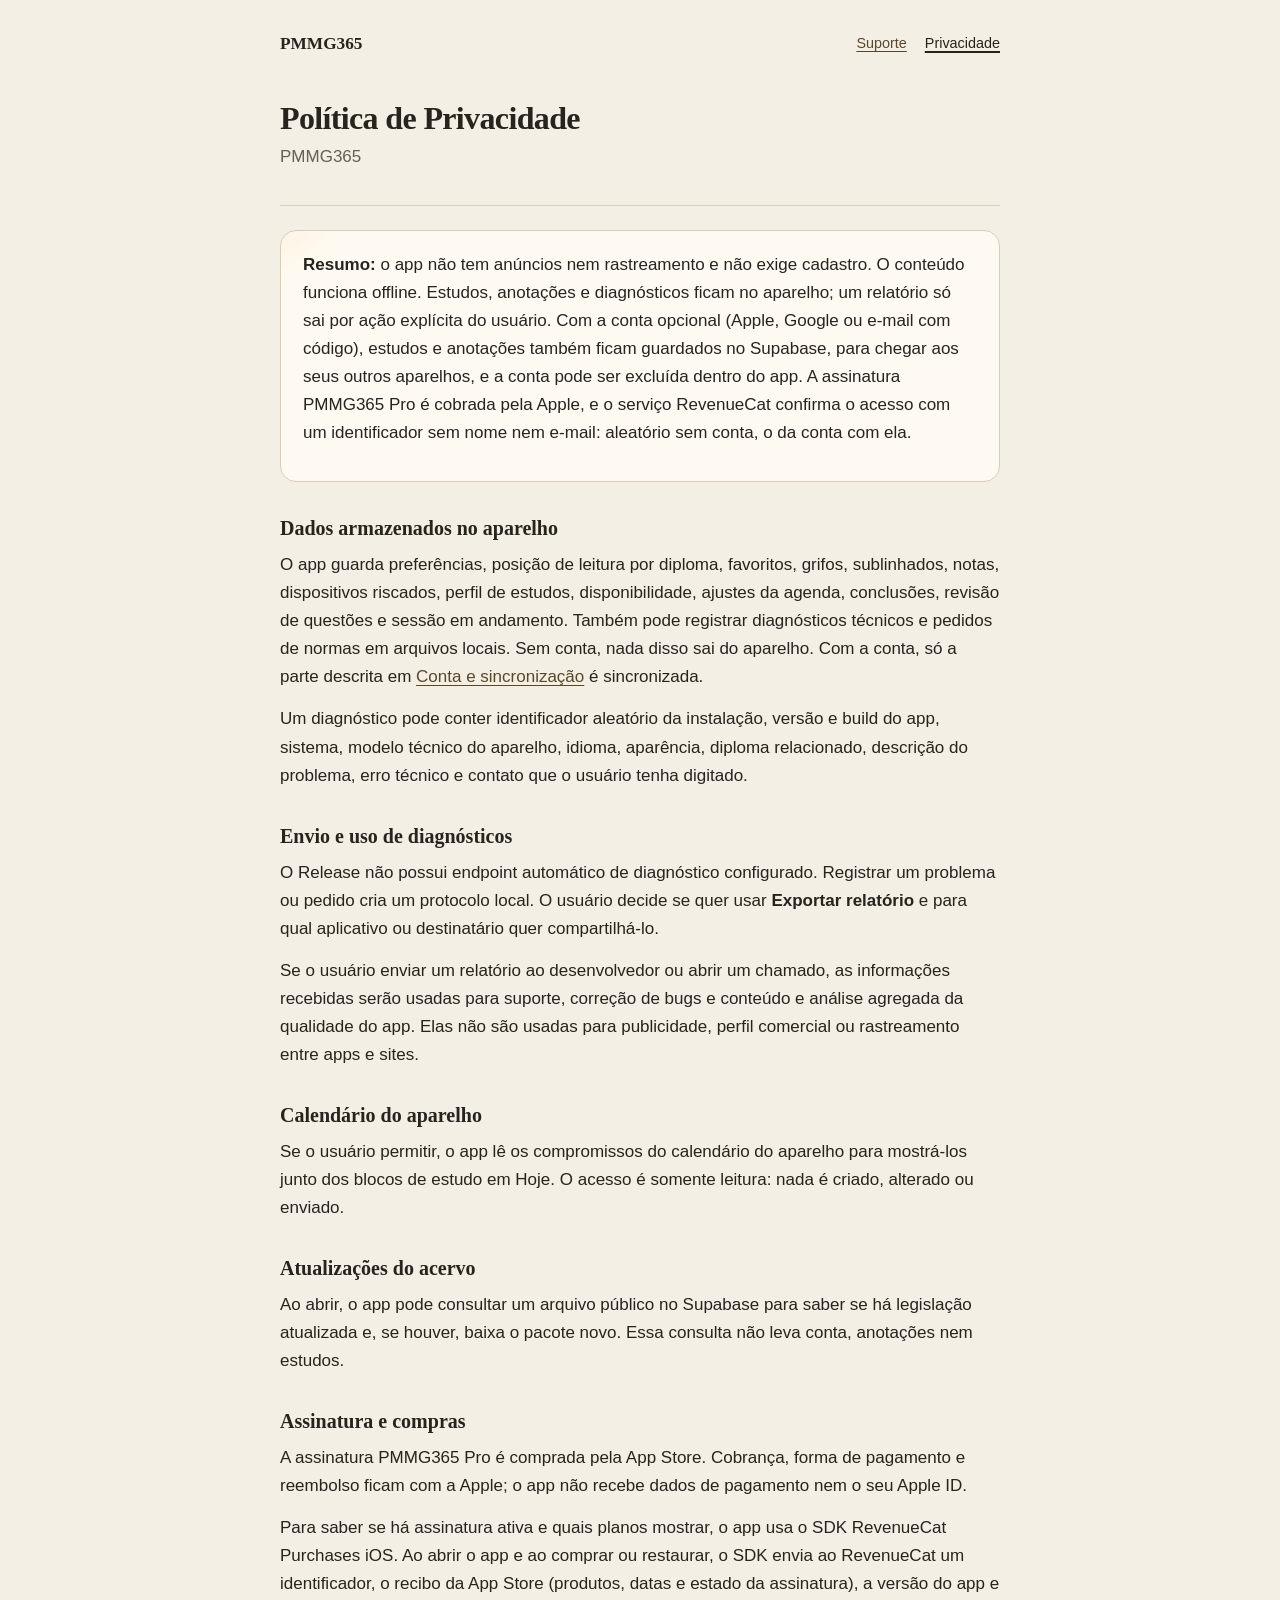
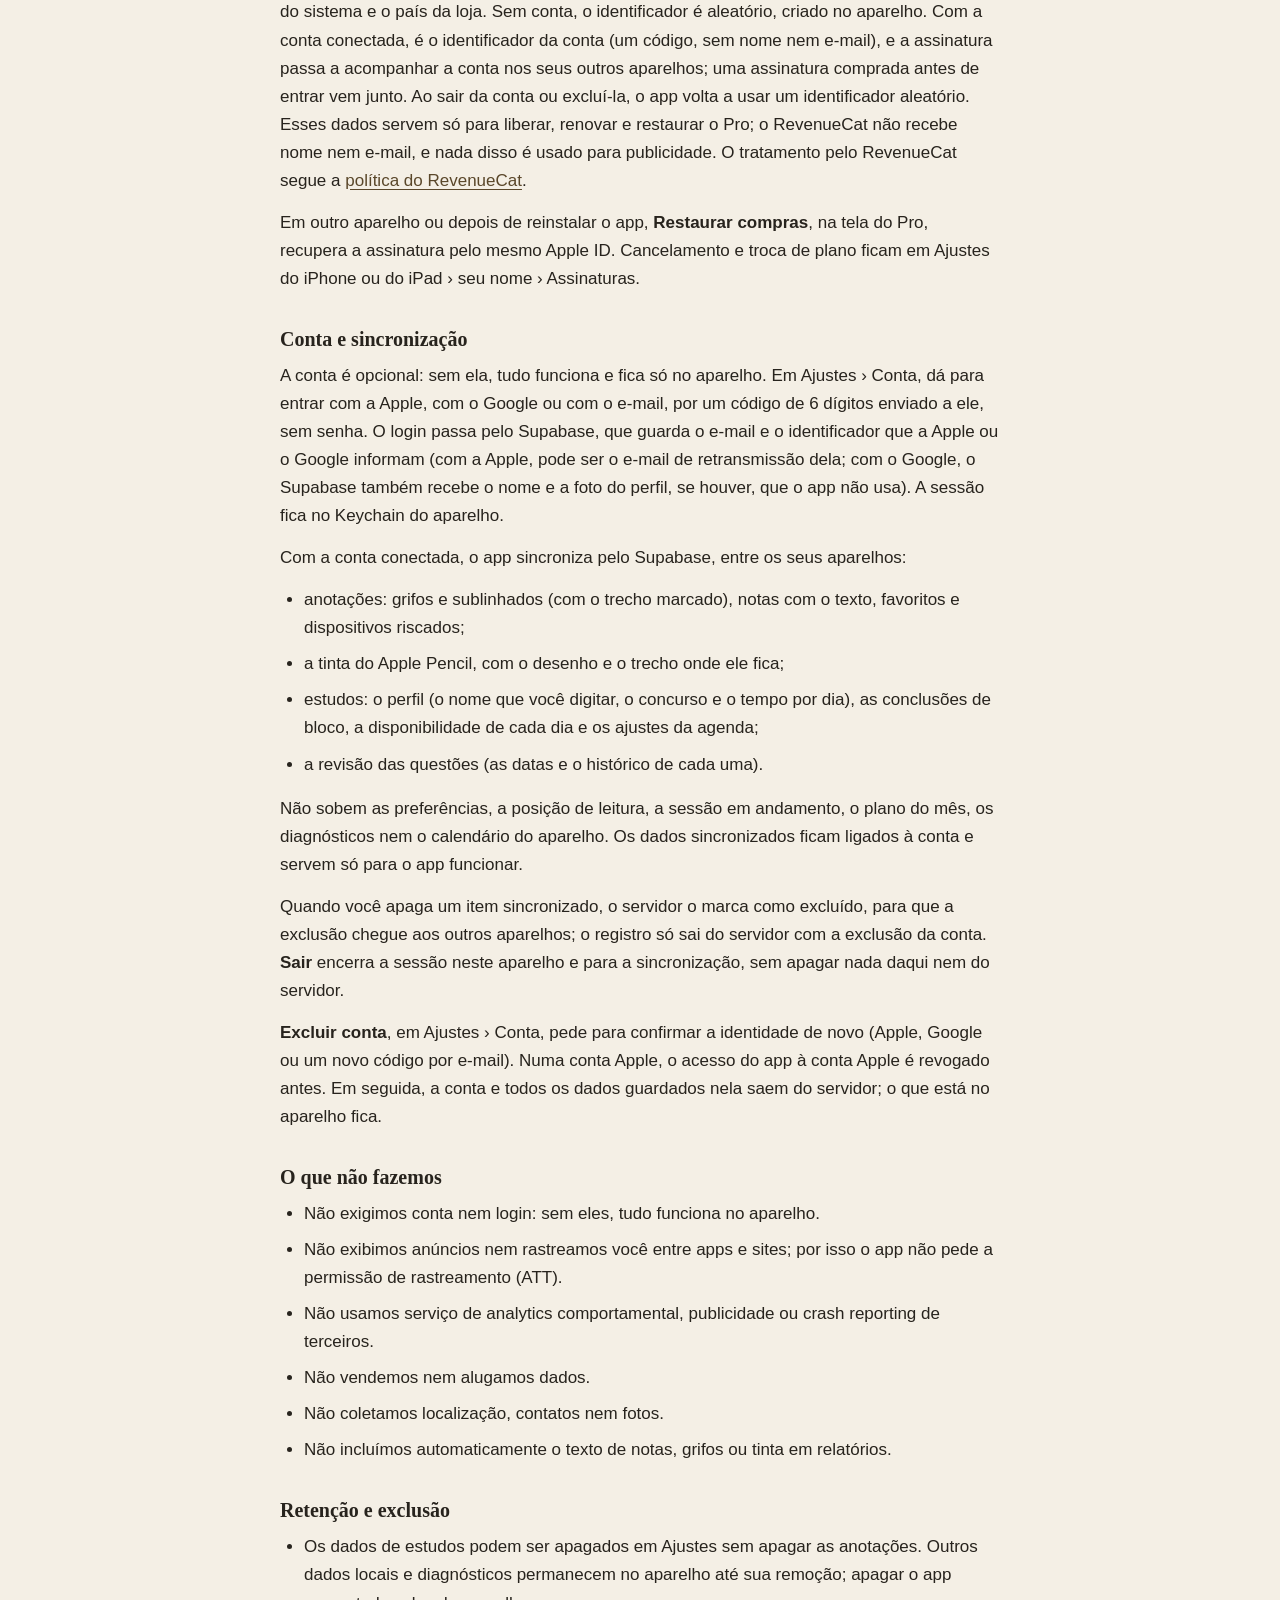
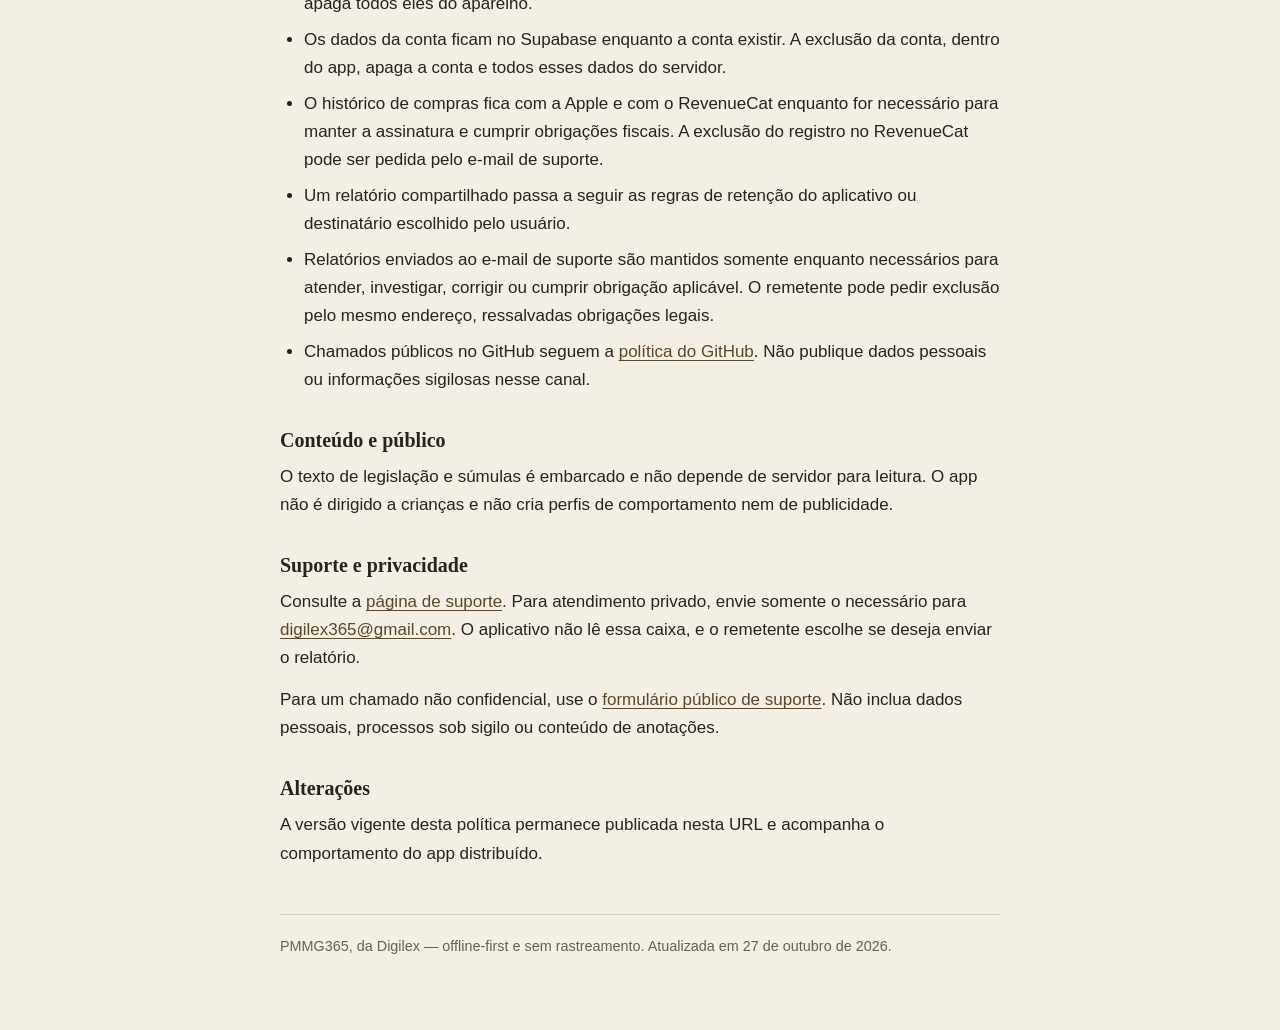
==== politica-privacidade.html @ 2e7dc89c "Publica páginas de suporte e privacidade" ====
<!DOCTYPE html>
<html lang="pt-BR">
<head>
  <meta charset="utf-8">
  <meta name="viewport" content="width=device-width, initial-scale=1">
  <title>Política de Privacidade — PMMG365</title>
  <link rel="stylesheet" href="styles.css">
</head>
<body>
<main class="documento">
  <nav aria-label="Navegação principal">
    <a class="marca" href="./">PMMG365</a>
    <div>
      <a href="suporte.html">Suporte</a>
      <a href="politica-privacidade.html" aria-current="page">Privacidade</a>
    </div>
  </nav>
  <header>
    <h1>Política de Privacidade</h1>
    <p class="app">PMMG365</p>
  </header>

  <div class="resumo">
    <p><strong>Resumo:</strong> o app não tem anúncios nem rastreamento e não exige cadastro. O conteúdo funciona offline. Estudos, anotações e diagnósticos ficam no aparelho; um relatório só sai por ação explícita do usuário. Com a conta opcional (Apple, Google ou e-mail com código), estudos e anotações também ficam guardados no Supabase, para chegar aos seus outros aparelhos, e a conta pode ser excluída dentro do app. A assinatura PMMG365 Pro é cobrada pela Apple, e o serviço RevenueCat confirma o acesso com um identificador sem nome nem e-mail: aleatório sem conta, o da conta com ela.</p>
  </div>

  <h2>Dados armazenados no aparelho</h2>
  <p>O app guarda preferências, posição de leitura por diploma, favoritos, grifos, sublinhados, notas, dispositivos
  riscados, perfil de estudos, disponibilidade, ajustes da agenda, conclusões, revisão de questões
  e sessão em andamento. Também pode registrar diagnósticos técnicos e pedidos de normas em
  arquivos locais. Sem conta, nada disso sai do aparelho. Com a conta, só a parte descrita
  em <a href="#conta">Conta e sincronização</a> é sincronizada.</p>
  <p>Um diagnóstico pode conter identificador aleatório da instalação, versão e build do
  app, sistema, modelo técnico do aparelho, idioma, aparência, diploma
  relacionado, descrição do problema, erro técnico e contato que o usuário tenha digitado.</p>

  <h2>Envio e uso de diagnósticos</h2>
  <p>O Release não possui endpoint automático de diagnóstico configurado. Registrar um
  problema ou pedido cria um protocolo local. O usuário decide se quer usar
  <strong>Exportar relatório</strong> e para qual aplicativo ou destinatário quer
  compartilhá-lo.</p>
  <p>Se o usuário enviar um relatório ao desenvolvedor ou abrir um chamado, as informações
  recebidas serão usadas para suporte, correção de bugs e conteúdo e análise agregada da
  qualidade do app. Elas não são usadas para publicidade, perfil comercial ou rastreamento
  entre apps e sites.</p>

  <h2>Calendário do aparelho</h2>
  <p>Se o usuário permitir, o app lê os compromissos do calendário do aparelho para
  mostrá-los junto dos blocos de estudo em Hoje. O acesso é somente leitura: nada é criado,
  alterado ou enviado.</p>

  <h2>Atualizações do acervo</h2>
  <p>Ao abrir, o app pode consultar um arquivo público no Supabase para saber se há legislação
  atualizada e, se houver, baixa o pacote novo. Essa consulta não leva conta, anotações nem
  estudos.</p>

  <h2>Assinatura e compras</h2>
  <p>A assinatura PMMG365 Pro é comprada pela App Store. Cobrança, forma de pagamento e
  reembolso ficam com a Apple; o app não recebe dados de pagamento nem o seu Apple ID.</p>
  <p>Para saber se há assinatura ativa e quais planos mostrar, o app usa o SDK
  RevenueCat Purchases iOS. Ao abrir o app e ao comprar ou restaurar, o SDK envia ao RevenueCat um
  identificador, o recibo da App Store (produtos, datas e estado da assinatura), a versão do
  app e do sistema e o país da loja. Sem conta, o identificador é aleatório, criado no
  aparelho. Com a conta conectada, é o identificador da conta (um código, sem nome nem
  e-mail), e a assinatura passa a acompanhar a conta nos seus outros aparelhos; uma
  assinatura comprada antes de entrar vem junto. Ao sair da conta ou excluí-la, o app volta
  a usar um identificador aleatório. Esses dados servem só para liberar, renovar e restaurar
  o Pro; o RevenueCat não recebe nome nem e-mail, e nada disso é usado para publicidade. O
  tratamento pelo RevenueCat segue a
  <a href="https://www.revenuecat.com/privacy" target="_blank" rel="noopener">política do RevenueCat</a>.</p>
  <p>Em outro aparelho ou depois de reinstalar o app, <strong>Restaurar compras</strong>,
  na tela do Pro, recupera a assinatura pelo mesmo Apple ID. Cancelamento e troca de plano
  ficam em Ajustes do iPhone ou do iPad › seu nome › Assinaturas.</p>

  <h2 id="conta">Conta e sincronização</h2>
  <p>A conta é opcional: sem ela, tudo funciona e fica só no aparelho. Em Ajustes › Conta,
  dá para entrar com a Apple, com o Google ou com o e-mail, por um código de 6 dígitos
  enviado a ele, sem senha. O login passa pelo Supabase, que guarda o e-mail e o
  identificador que a Apple ou o Google informam (com a Apple, pode ser o e-mail de
  retransmissão dela; com o Google, o Supabase também recebe o nome e a foto do perfil, se
  houver, que o app não usa). A sessão fica no Keychain do aparelho.</p>
  <p>Com a conta conectada, o app sincroniza pelo Supabase, entre os seus aparelhos:</p>
  <ul>
    <li>anotações: grifos e sublinhados (com o trecho marcado), notas com o texto,
    favoritos e dispositivos riscados;</li>
    <li>a tinta do Apple Pencil, com o desenho e o trecho onde ele fica;</li>
    <li>estudos: o perfil (o nome que você digitar, o concurso e o tempo por dia), as
    conclusões de bloco, a disponibilidade de cada dia e os ajustes da agenda;</li>
    <li>a revisão das questões (as datas e o histórico de cada uma).</li>
  </ul>
  <p>Não sobem as preferências, a posição de leitura, a sessão em andamento, o plano do mês,
  os diagnósticos nem o calendário do aparelho. Os dados sincronizados ficam ligados à conta
  e servem só para o app funcionar.</p>
  <p>Quando você apaga um item sincronizado, o servidor o marca como excluído, para que a
  exclusão chegue aos outros aparelhos; o registro só sai do servidor com a exclusão da
  conta. <strong>Sair</strong> encerra a sessão neste aparelho e para a sincronização, sem
  apagar nada daqui nem do servidor.</p>
  <p><strong>Excluir conta</strong>, em Ajustes › Conta, pede para confirmar a identidade
  de novo (Apple, Google ou um novo código por e-mail). Numa conta Apple, o acesso do app à
  conta Apple é revogado antes. Em seguida, a conta e todos os dados guardados nela saem do
  servidor; o que está no aparelho fica.</p>

  <h2>O que não fazemos</h2>
  <ul>
    <li>Não exigimos conta nem login: sem eles, tudo funciona no aparelho.</li>
    <li>Não exibimos anúncios nem rastreamos você entre apps e sites; por isso o app não
    pede a permissão de rastreamento (ATT).</li>
    <li>Não usamos serviço de analytics comportamental, publicidade ou crash reporting de
    terceiros.</li>
    <li>Não vendemos nem alugamos dados.</li>
    <li>Não coletamos localização, contatos nem fotos.</li>
    <li>Não incluímos automaticamente o texto de notas, grifos ou tinta em relatórios.</li>
  </ul>

  <h2>Retenção e exclusão</h2>
  <ul>
    <li>Os dados de estudos podem ser apagados em Ajustes sem apagar as anotações. Outros
    dados locais e diagnósticos permanecem no aparelho até sua remoção; apagar o app apaga
    todos eles do aparelho.</li>
    <li>Os dados da conta ficam no Supabase enquanto a conta existir. A exclusão da conta,
    dentro do app, apaga a conta e todos esses dados do servidor.</li>
    <li>O histórico de compras fica com a Apple e com o RevenueCat enquanto for necessário
    para manter a assinatura e cumprir obrigações fiscais. A exclusão do registro no
    RevenueCat pode ser pedida pelo e-mail de suporte.</li>
    <li>Um relatório compartilhado passa a seguir as regras de retenção do aplicativo ou
    destinatário escolhido pelo usuário.</li>
    <li>Relatórios enviados ao e-mail de suporte são mantidos somente enquanto necessários
    para atender, investigar, corrigir ou cumprir obrigação aplicável. O remetente pode
    pedir exclusão pelo mesmo endereço, ressalvadas obrigações legais.</li>
    <li>Chamados públicos no GitHub seguem a
    <a href="https://docs.github.com/pt/site-policy/privacy-policies/github-general-privacy-statement" target="_blank" rel="noopener">política do GitHub</a>.
    Não publique dados pessoais ou informações sigilosas nesse canal.</li>
  </ul>

  <h2>Conteúdo e público</h2>
  <p>O texto de legislação e súmulas é embarcado e não depende de servidor para leitura.
  O app não é dirigido a crianças e não cria perfis de comportamento nem de publicidade.</p>

  <h2>Suporte e privacidade</h2>
  <p>Consulte a <a href="suporte.html">página de suporte</a>. Para atendimento privado,
  envie somente o necessário para
  <a href="mailto:digilex365@gmail.com">digilex365@gmail.com</a>.
  O aplicativo não lê essa caixa, e o remetente escolhe se deseja enviar o relatório.</p>
  <p>Para um chamado não confidencial, use o
  <a href="https://github.com/spirla/pmmg365-site/issues/new" target="_blank" rel="noopener">formulário público de suporte</a>.
  Não inclua dados pessoais, processos sob sigilo ou conteúdo de anotações.</p>

  <h2>Alterações</h2>
  <p>A versão vigente desta política permanece publicada nesta URL e acompanha o
  comportamento do app distribuído.</p>

  <footer>PMMG365, da Digilex — offline-first e sem rastreamento. Atualizada em
  27 de outubro de 2026.</footer>
</main>
</body>
</html>
---- styles.css ----
:root {
  color-scheme: light dark;
  --texto:#27231d;
  --suave:#665f54;
  --fundo:#f4efe5;
  --superficie:#fffaf1;
  --linha:#d8cdbb;
  --link:#5a472a;
  --brilho:#f3d39b;
}

@media (prefers-color-scheme: dark) {
  :root {
    --texto:#eee8dc;
    --suave:#b8afa1;
    --fundo:#1d1c1a;
    --superficie:#262420;
    --linha:#49443b;
    --link:#dbc69f;
    --brilho:#7a6644;
  }
}

* { box-sizing:border-box; }
html { -webkit-text-size-adjust:100%; }
body {
  margin:0;
  background:var(--fundo);
  color:var(--texto);
  font:17px/1.65 -apple-system,BlinkMacSystemFont,"Segoe UI",sans-serif;
}
a { color:var(--link); text-underline-offset:3px; }
main { width:min(100% - 40px,960px); margin:0 auto; padding:32px 0 72px; }
main.documento { width:min(100% - 40px,720px); }
nav { display:flex; align-items:center; justify-content:space-between; gap:20px; }
.marca {
  color:var(--texto);
  font:600 1.08rem/1.2 ui-serif,Georgia,serif;
  text-decoration:none;
}
nav div { display:flex; gap:18px; font-size:.9rem; color:var(--suave); }
nav a[aria-current="page"] { color:var(--texto); text-decoration-thickness:2px; }
header { margin-top:44px; border-bottom:1px solid var(--linha); padding-bottom:20px; }
h1 { margin:0 0 6px; font:600 2rem/1.16 ui-serif,Georgia,serif; letter-spacing:-.02em; }
h2 { margin:34px 0 10px; font:600 1.25rem/1.25 ui-serif,Georgia,serif; }
p { margin:0 0 14px; }
ul, ol { margin:0 0 16px; padding-left:24px; }
li { margin-bottom:8px; }
.app, footer { color:var(--suave); }
.resumo {
  position:relative;
  overflow:hidden;
  margin:24px 0;
  padding:20px 22px;
  border:1px solid var(--linha);
  border-radius:16px;
  background:var(--superficie);
}
.resumo::before {
  content:"";
  position:absolute;
  width:180px;
  height:180px;
  left:-110px;
  top:-125px;
  border-radius:50%;
  background:radial-gradient(circle,var(--brilho),transparent 70%);
  opacity:.28;
  pointer-events:none;
}
.resumo p { position:relative; }
footer { margin-top:46px; padding-top:20px; border-top:1px solid var(--linha); font-size:.9rem; }

@media (max-width:680px) {
  nav { align-items:flex-start; }
  nav div { flex-direction:column; gap:6px; text-align:right; }
}
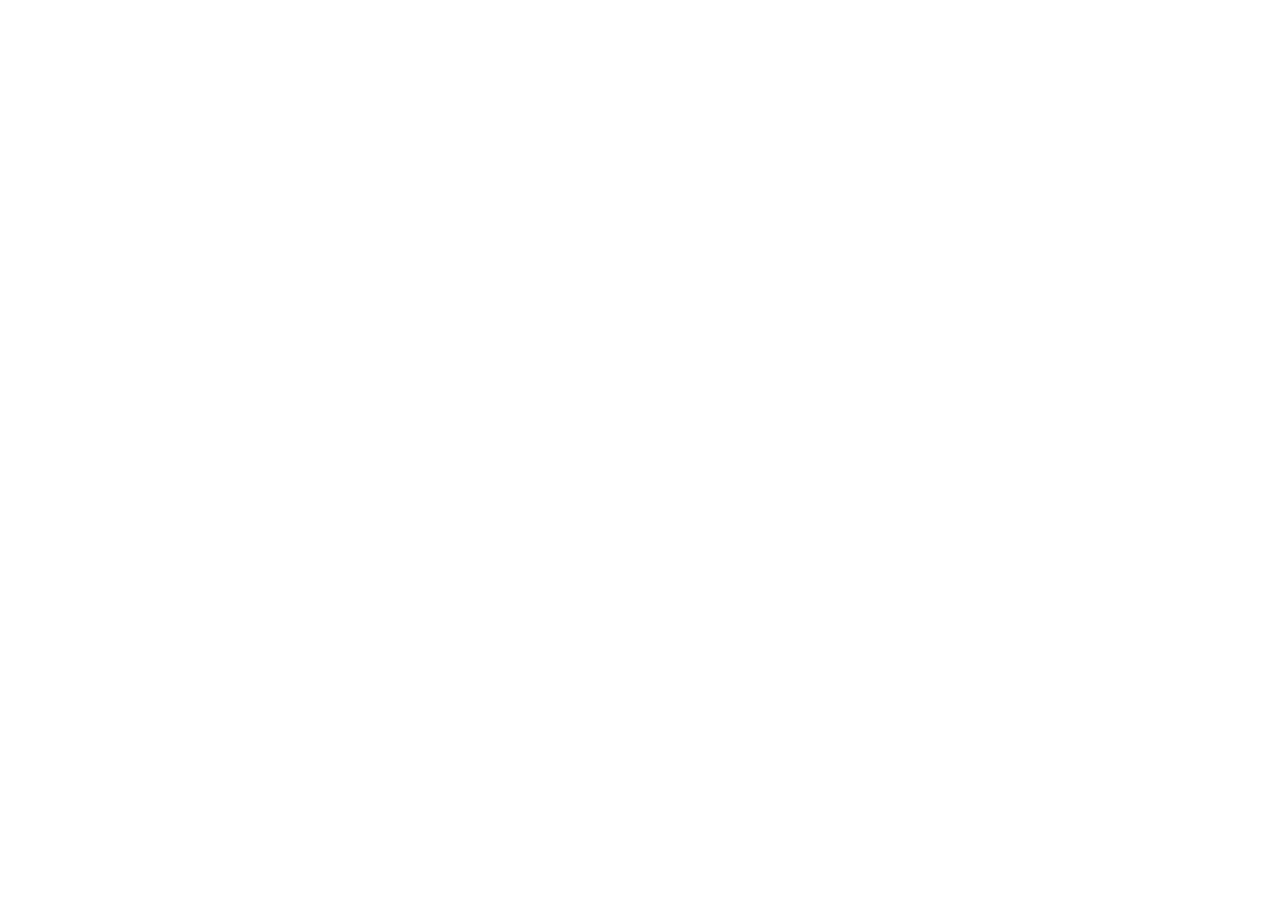
==== commit e0adfad6: "Redireciona as páginas para o domínio oficial www.pmmg365.com.br (meta refresh e canonical)" ====
--- a/politica-privacidade.html
+++ b/politica-privacidade.html
@@ -1,156 +1,14 @@
-<!DOCTYPE html>
+<!doctype html>
 <html lang="pt-BR">
 <head>
   <meta charset="utf-8">
   <meta name="viewport" content="width=device-width, initial-scale=1">
   <title>Política de Privacidade — PMMG365</title>
-  <link rel="stylesheet" href="styles.css">
+  <link rel="canonical" href="https://www.pmmg365.com.br/privacidade/">
+  <meta http-equiv="refresh" content="0; url=https://www.pmmg365.com.br/privacidade/">
+  <script>location.replace("https://www.pmmg365.com.br/privacidade/" + location.hash);</script>
 </head>
 <body>
-<main class="documento">
-  <nav aria-label="Navegação principal">
-    <a class="marca" href="./">PMMG365</a>
-    <div>
-      <a href="suporte.html">Suporte</a>
-      <a href="politica-privacidade.html" aria-current="page">Privacidade</a>
-    </div>
-  </nav>
-  <header>
-    <h1>Política de Privacidade</h1>
-    <p class="app">PMMG365</p>
-  </header>
-
-  <div class="resumo">
-    <p><strong>Resumo:</strong> o app não tem anúncios nem rastreamento e não exige cadastro. O conteúdo funciona offline. Estudos, anotações e diagnósticos ficam no aparelho; um relatório só sai por ação explícita do usuário. Com a conta opcional (Apple, Google ou e-mail com código), estudos e anotações também ficam guardados no Supabase, para chegar aos seus outros aparelhos, e a conta pode ser excluída dentro do app. A assinatura PMMG365 Pro é cobrada pela Apple, e o serviço RevenueCat confirma o acesso com um identificador sem nome nem e-mail: aleatório sem conta, o da conta com ela.</p>
-  </div>
-
-  <h2>Dados armazenados no aparelho</h2>
-  <p>O app guarda preferências, posição de leitura por diploma, favoritos, grifos, sublinhados, notas, dispositivos
-  riscados, perfil de estudos, disponibilidade, ajustes da agenda, conclusões, revisão de questões
-  e sessão em andamento. Também pode registrar diagnósticos técnicos e pedidos de normas em
-  arquivos locais. Sem conta, nada disso sai do aparelho. Com a conta, só a parte descrita
-  em <a href="#conta">Conta e sincronização</a> é sincronizada.</p>
-  <p>Um diagnóstico pode conter identificador aleatório da instalação, versão e build do
-  app, sistema, modelo técnico do aparelho, idioma, aparência, diploma
-  relacionado, descrição do problema, erro técnico e contato que o usuário tenha digitado.</p>
-
-  <h2>Envio e uso de diagnósticos</h2>
-  <p>O Release não possui endpoint automático de diagnóstico configurado. Registrar um
-  problema ou pedido cria um protocolo local. O usuário decide se quer usar
-  <strong>Exportar relatório</strong> e para qual aplicativo ou destinatário quer
-  compartilhá-lo.</p>
-  <p>Se o usuário enviar um relatório ao desenvolvedor ou abrir um chamado, as informações
-  recebidas serão usadas para suporte, correção de bugs e conteúdo e análise agregada da
-  qualidade do app. Elas não são usadas para publicidade, perfil comercial ou rastreamento
-  entre apps e sites.</p>
-
-  <h2>Calendário do aparelho</h2>
-  <p>Se o usuário permitir, o app lê os compromissos do calendário do aparelho para
-  mostrá-los junto dos blocos de estudo em Hoje. O acesso é somente leitura: nada é criado,
-  alterado ou enviado.</p>
-
-  <h2>Atualizações do acervo</h2>
-  <p>Ao abrir, o app pode consultar um arquivo público no Supabase para saber se há legislação
-  atualizada e, se houver, baixa o pacote novo. Essa consulta não leva conta, anotações nem
-  estudos.</p>
-
-  <h2>Assinatura e compras</h2>
-  <p>A assinatura PMMG365 Pro é comprada pela App Store. Cobrança, forma de pagamento e
-  reembolso ficam com a Apple; o app não recebe dados de pagamento nem o seu Apple ID.</p>
-  <p>Para saber se há assinatura ativa e quais planos mostrar, o app usa o SDK
-  RevenueCat Purchases iOS. Ao abrir o app e ao comprar ou restaurar, o SDK envia ao RevenueCat um
-  identificador, o recibo da App Store (produtos, datas e estado da assinatura), a versão do
-  app e do sistema e o país da loja. Sem conta, o identificador é aleatório, criado no
-  aparelho. Com a conta conectada, é o identificador da conta (um código, sem nome nem
-  e-mail), e a assinatura passa a acompanhar a conta nos seus outros aparelhos; uma
-  assinatura comprada antes de entrar vem junto. Ao sair da conta ou excluí-la, o app volta
-  a usar um identificador aleatório. Esses dados servem só para liberar, renovar e restaurar
-  o Pro; o RevenueCat não recebe nome nem e-mail, e nada disso é usado para publicidade. O
-  tratamento pelo RevenueCat segue a
-  <a href="https://www.revenuecat.com/privacy" target="_blank" rel="noopener">política do RevenueCat</a>.</p>
-  <p>Em outro aparelho ou depois de reinstalar o app, <strong>Restaurar compras</strong>,
-  na tela do Pro, recupera a assinatura pelo mesmo Apple ID. Cancelamento e troca de plano
-  ficam em Ajustes do iPhone ou do iPad › seu nome › Assinaturas.</p>
-
-  <h2 id="conta">Conta e sincronização</h2>
-  <p>A conta é opcional: sem ela, tudo funciona e fica só no aparelho. Em Ajustes › Conta,
-  dá para entrar com a Apple, com o Google ou com o e-mail, por um código de 6 dígitos
-  enviado a ele, sem senha. O login passa pelo Supabase, que guarda o e-mail e o
-  identificador que a Apple ou o Google informam (com a Apple, pode ser o e-mail de
-  retransmissão dela; com o Google, o Supabase também recebe o nome e a foto do perfil, se
-  houver, que o app não usa). A sessão fica no Keychain do aparelho.</p>
-  <p>Com a conta conectada, o app sincroniza pelo Supabase, entre os seus aparelhos:</p>
-  <ul>
-    <li>anotações: grifos e sublinhados (com o trecho marcado), notas com o texto,
-    favoritos e dispositivos riscados;</li>
-    <li>a tinta do Apple Pencil, com o desenho e o trecho onde ele fica;</li>
-    <li>estudos: o perfil (o nome que você digitar, o concurso e o tempo por dia), as
-    conclusões de bloco, a disponibilidade de cada dia e os ajustes da agenda;</li>
-    <li>a revisão das questões (as datas e o histórico de cada uma).</li>
-  </ul>
-  <p>Não sobem as preferências, a posição de leitura, a sessão em andamento, o plano do mês,
-  os diagnósticos nem o calendário do aparelho. Os dados sincronizados ficam ligados à conta
-  e servem só para o app funcionar.</p>
-  <p>Quando você apaga um item sincronizado, o servidor o marca como excluído, para que a
-  exclusão chegue aos outros aparelhos; o registro só sai do servidor com a exclusão da
-  conta. <strong>Sair</strong> encerra a sessão neste aparelho e para a sincronização, sem
-  apagar nada daqui nem do servidor.</p>
-  <p><strong>Excluir conta</strong>, em Ajustes › Conta, pede para confirmar a identidade
-  de novo (Apple, Google ou um novo código por e-mail). Numa conta Apple, o acesso do app à
-  conta Apple é revogado antes. Em seguida, a conta e todos os dados guardados nela saem do
-  servidor; o que está no aparelho fica.</p>
-
-  <h2>O que não fazemos</h2>
-  <ul>
-    <li>Não exigimos conta nem login: sem eles, tudo funciona no aparelho.</li>
-    <li>Não exibimos anúncios nem rastreamos você entre apps e sites; por isso o app não
-    pede a permissão de rastreamento (ATT).</li>
-    <li>Não usamos serviço de analytics comportamental, publicidade ou crash reporting de
-    terceiros.</li>
-    <li>Não vendemos nem alugamos dados.</li>
-    <li>Não coletamos localização, contatos nem fotos.</li>
-    <li>Não incluímos automaticamente o texto de notas, grifos ou tinta em relatórios.</li>
-  </ul>
-
-  <h2>Retenção e exclusão</h2>
-  <ul>
-    <li>Os dados de estudos podem ser apagados em Ajustes sem apagar as anotações. Outros
-    dados locais e diagnósticos permanecem no aparelho até sua remoção; apagar o app apaga
-    todos eles do aparelho.</li>
-    <li>Os dados da conta ficam no Supabase enquanto a conta existir. A exclusão da conta,
-    dentro do app, apaga a conta e todos esses dados do servidor.</li>
-    <li>O histórico de compras fica com a Apple e com o RevenueCat enquanto for necessário
-    para manter a assinatura e cumprir obrigações fiscais. A exclusão do registro no
-    RevenueCat pode ser pedida pelo e-mail de suporte.</li>
-    <li>Um relatório compartilhado passa a seguir as regras de retenção do aplicativo ou
-    destinatário escolhido pelo usuário.</li>
-    <li>Relatórios enviados ao e-mail de suporte são mantidos somente enquanto necessários
-    para atender, investigar, corrigir ou cumprir obrigação aplicável. O remetente pode
-    pedir exclusão pelo mesmo endereço, ressalvadas obrigações legais.</li>
-    <li>Chamados públicos no GitHub seguem a
-    <a href="https://docs.github.com/pt/site-policy/privacy-policies/github-general-privacy-statement" target="_blank" rel="noopener">política do GitHub</a>.
-    Não publique dados pessoais ou informações sigilosas nesse canal.</li>
-  </ul>
-
-  <h2>Conteúdo e público</h2>
-  <p>O texto de legislação e súmulas é embarcado e não depende de servidor para leitura.
-  O app não é dirigido a crianças e não cria perfis de comportamento nem de publicidade.</p>
-
-  <h2>Suporte e privacidade</h2>
-  <p>Consulte a <a href="suporte.html">página de suporte</a>. Para atendimento privado,
-  envie somente o necessário para
-  <a href="mailto:digilex365@gmail.com">digilex365@gmail.com</a>.
-  O aplicativo não lê essa caixa, e o remetente escolhe se deseja enviar o relatório.</p>
-  <p>Para um chamado não confidencial, use o
-  <a href="https://github.com/spirla/pmmg365-site/issues/new" target="_blank" rel="noopener">formulário público de suporte</a>.
-  Não inclua dados pessoais, processos sob sigilo ou conteúdo de anotações.</p>
-
-  <h2>Alterações</h2>
-  <p>A versão vigente desta política permanece publicada nesta URL e acompanha o
-  comportamento do app distribuído.</p>
-
-  <footer>PMMG365, da Digilex — offline-first e sem rastreamento. Atualizada em
-  27 de outubro de 2026.</footer>
-</main>
+  <p>Esta página mudou para <a href="https://www.pmmg365.com.br/privacidade/">https://www.pmmg365.com.br/privacidade/</a>.</p>
 </body>
 </html>
